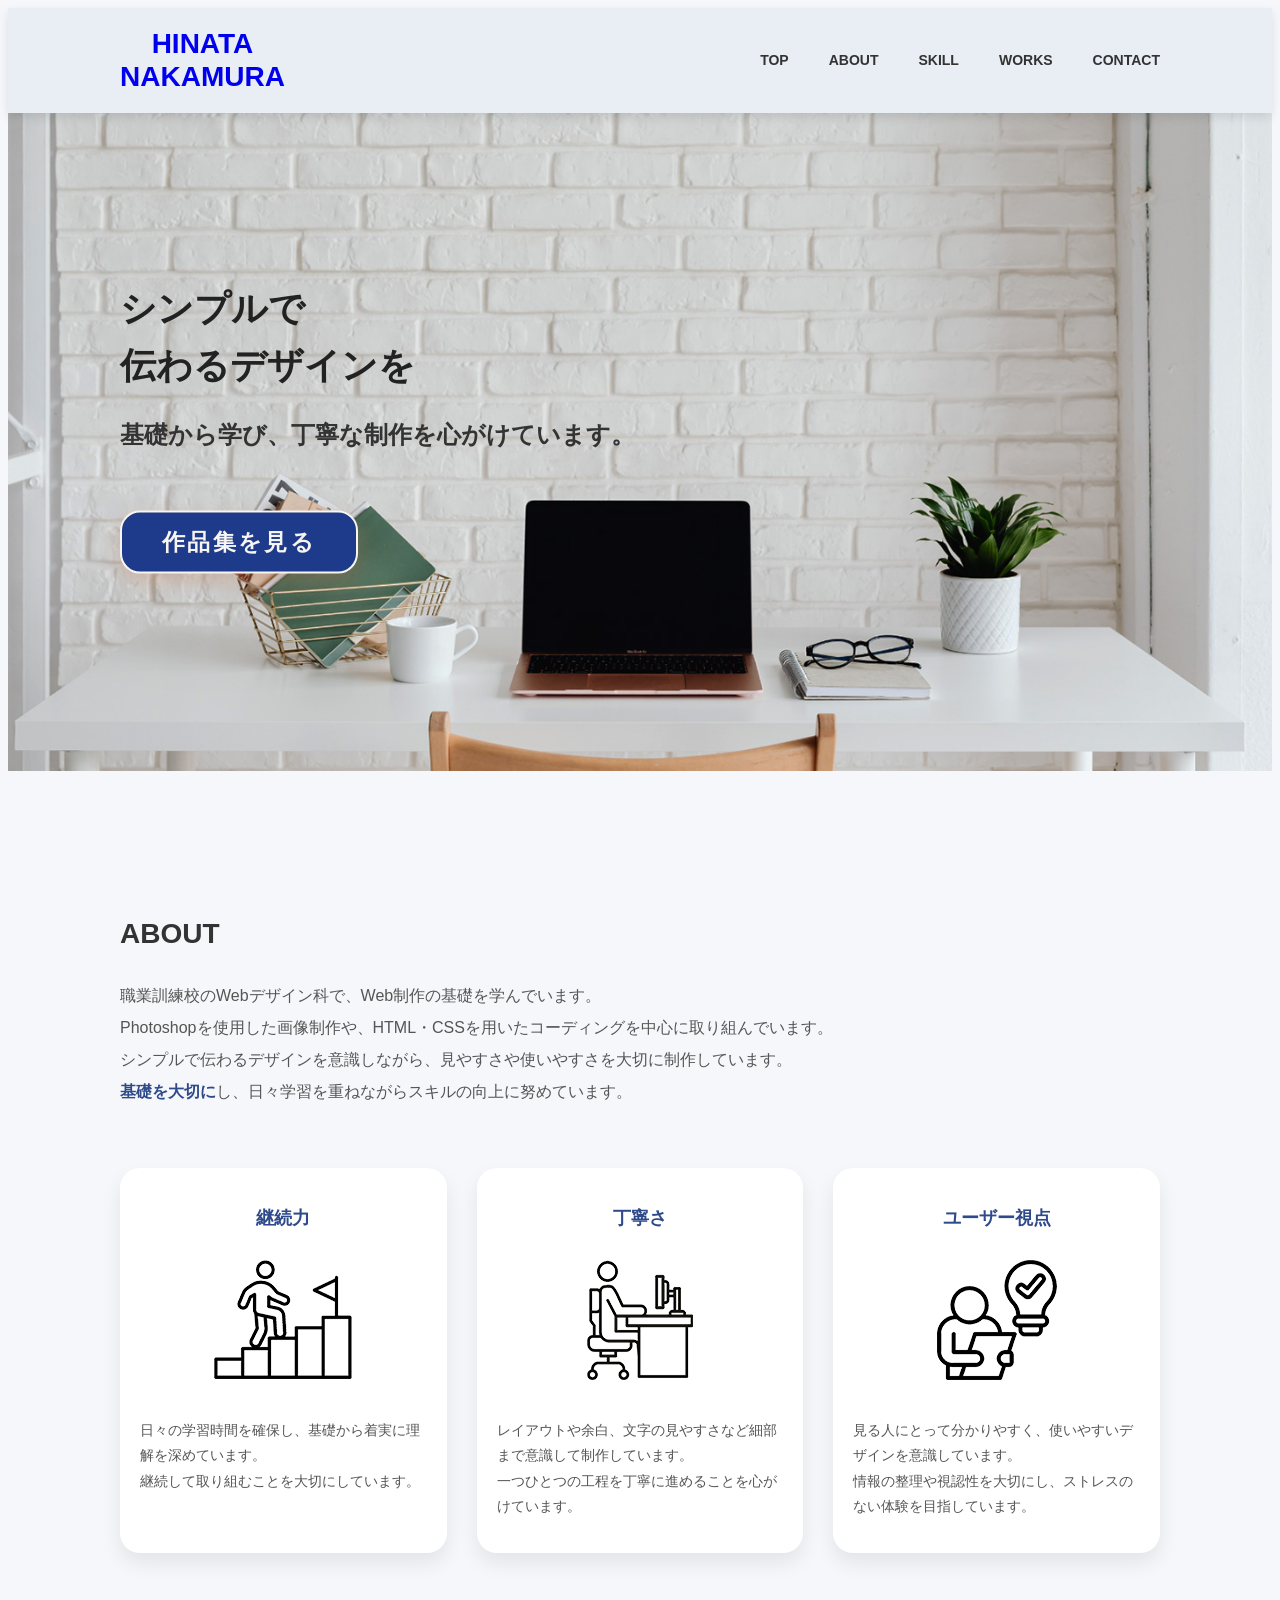
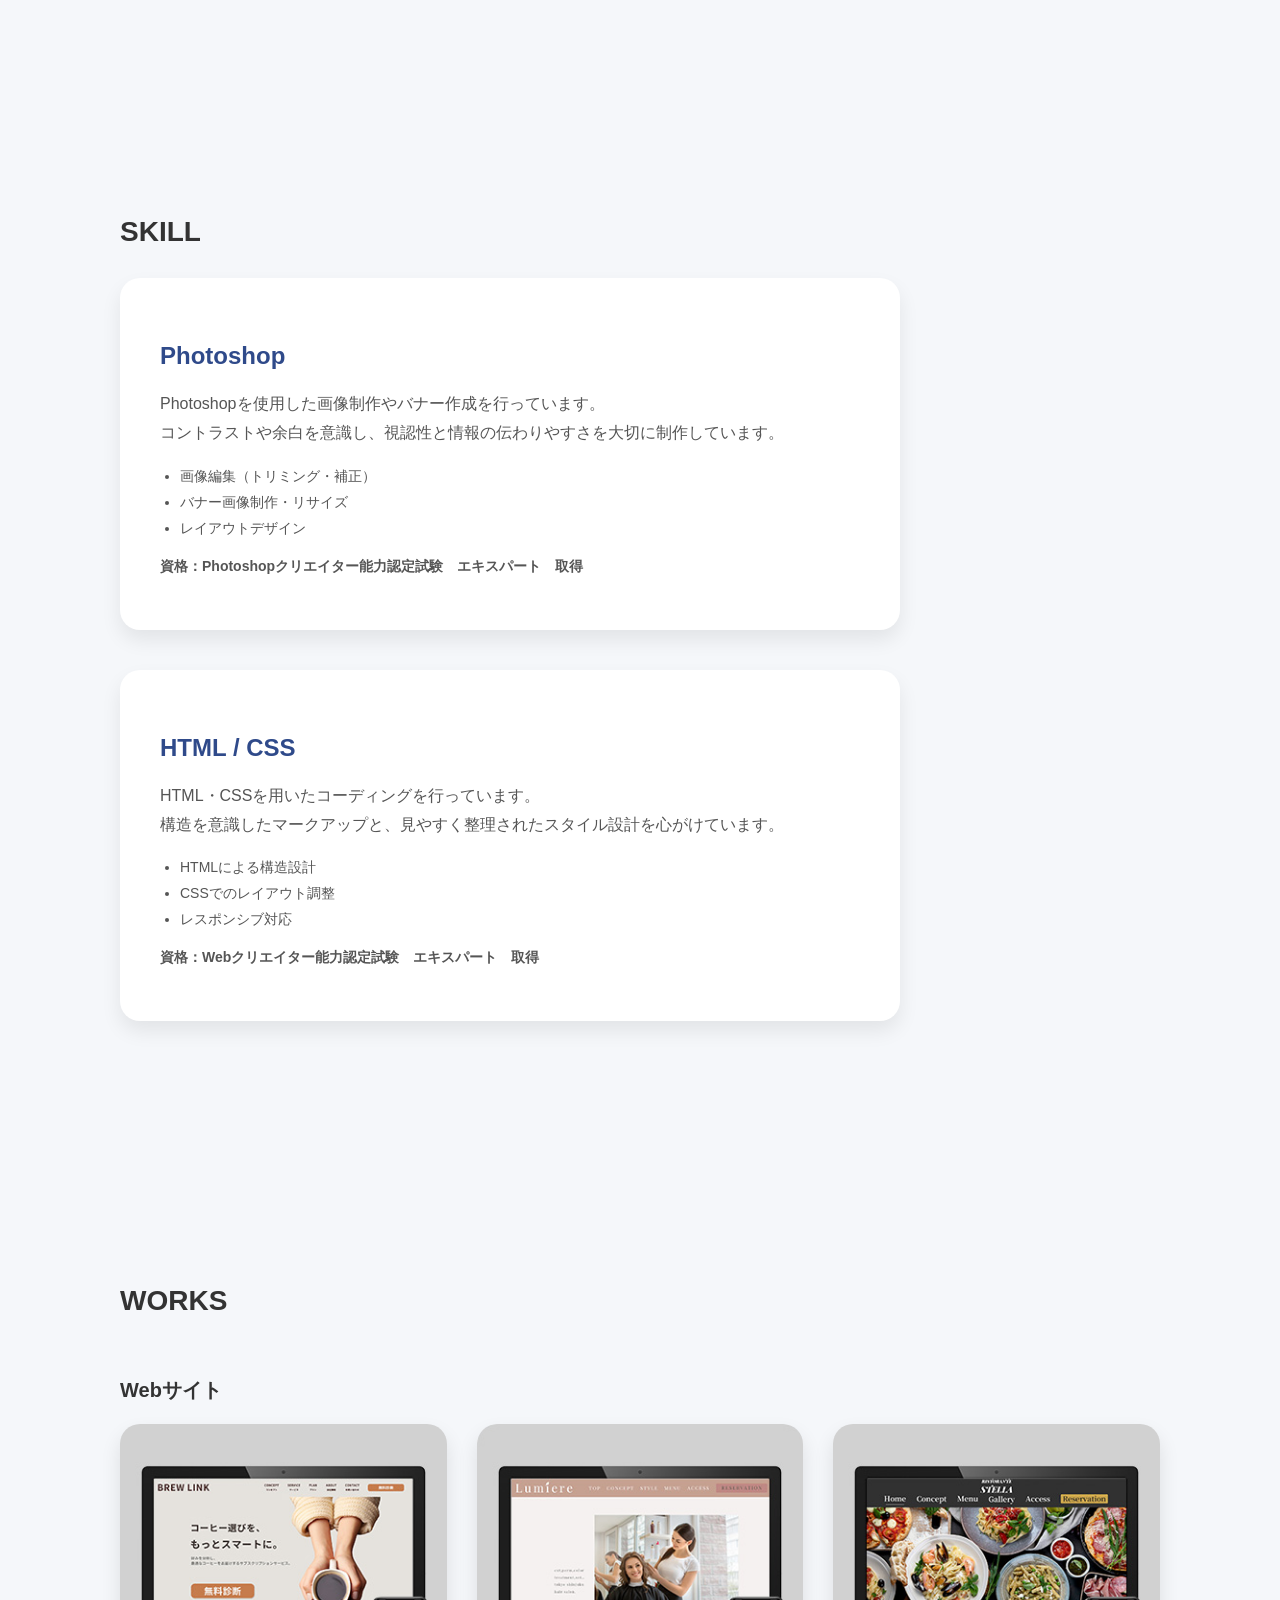
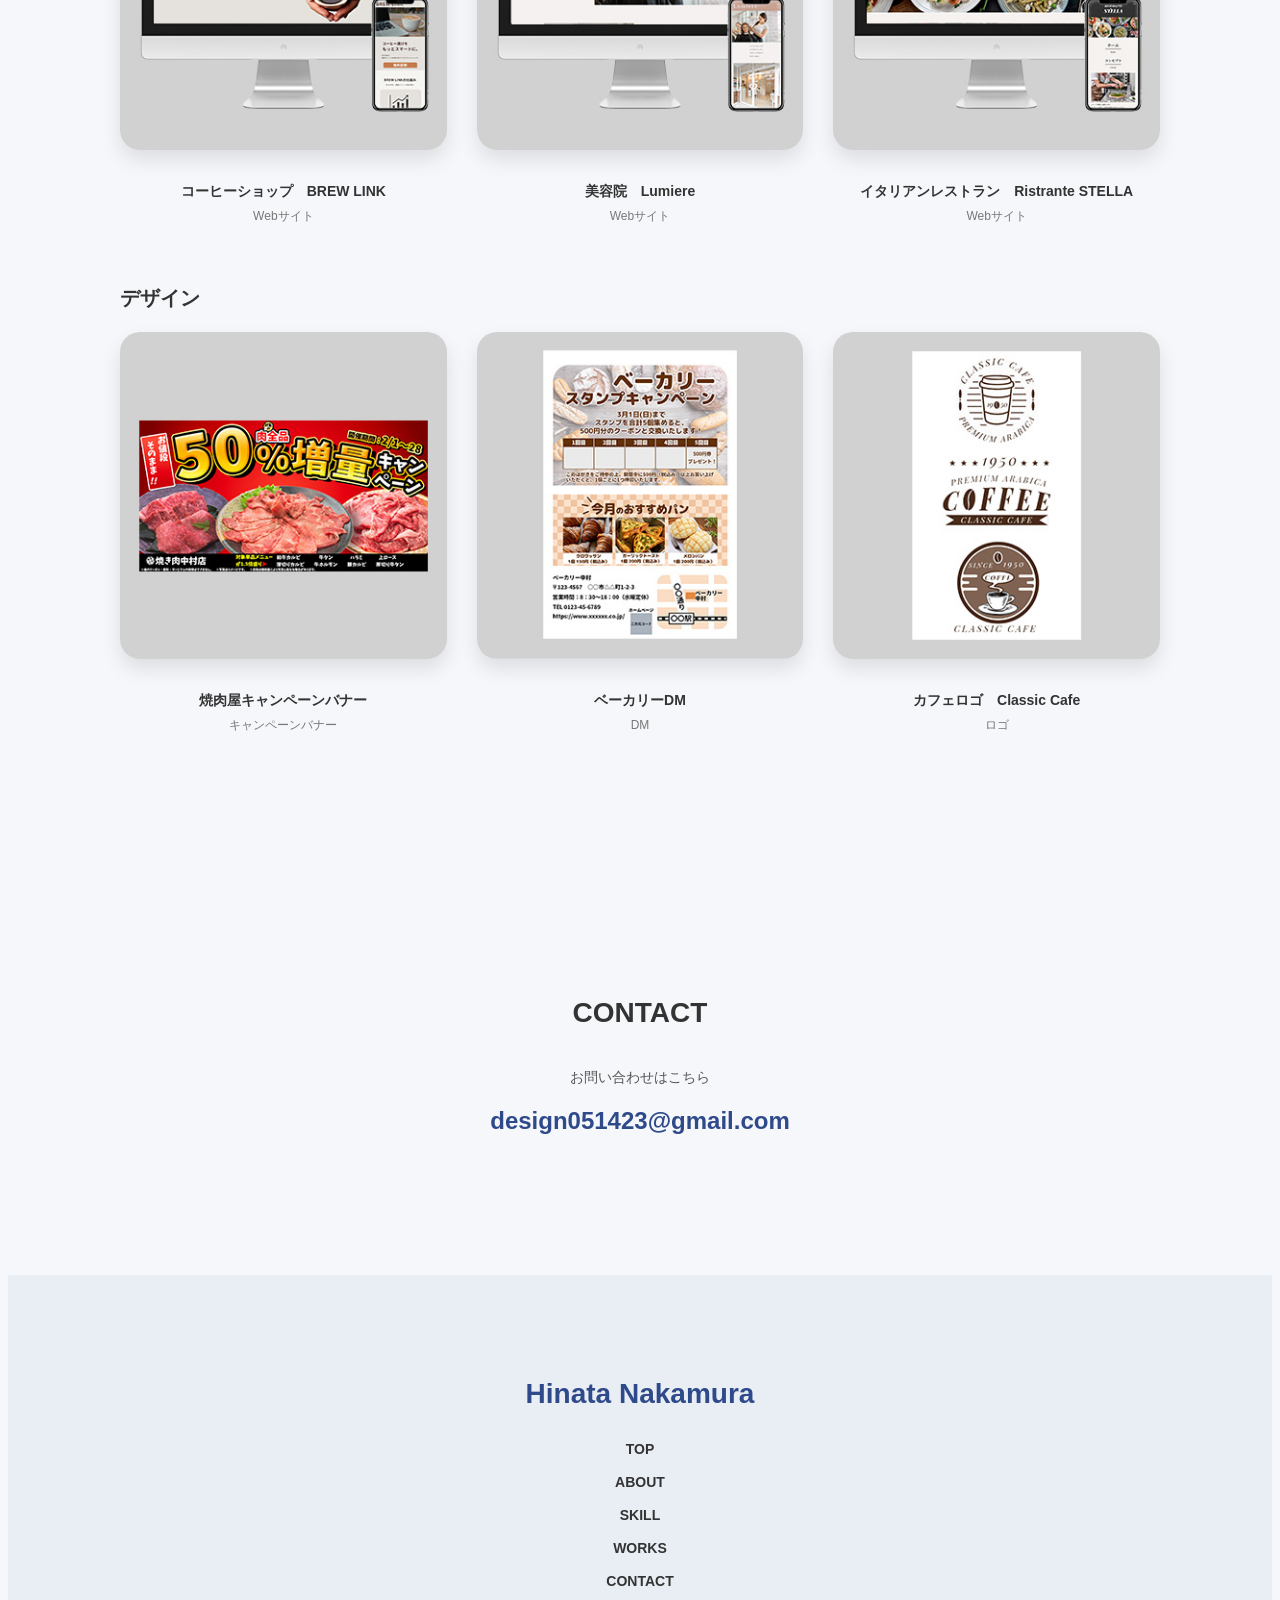
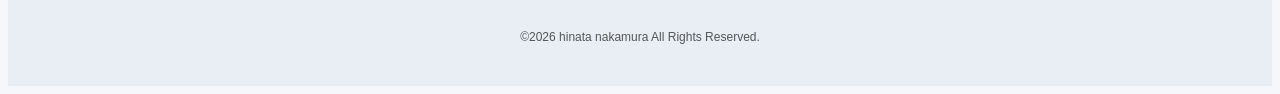
==== index.html @ 97568a02 "Add files via upload" ====
<!doctype html>
<html lang="ja">
<head>
	<meta charset="utf-8">
	<meta name="viewport" content="width=device-width, initial-scale=1.0">
	<title>TOP | HINATA portfolio site</title>
	<link rel="stylesheet" href="css/style.css">
	<link rel="stylesheet" href="css/index.css">
</head>

<body id="top">
	<header class="header">
  		<div class="inner header_inner">

    		<h1 class="logo">
      			<a href="index.html #top">HINATA<br>NAKAMURA</a>
   			</h1>
			
			<!-- ハンバーガー -->
    		<button class="hamburger" id="hamburger">
      			<span></span>
      			<span></span>
      			<span></span>
    		</button>
		
			<nav class="nav" id="nav">
      			<ul class="nav_list">
        			<li><a href="#top">TOP</a></li>
        			<li><a href="#about">ABOUT</a></li>
        			<li><a href="#skill">SKILL</a></li>
        			<li><a href="#works">WORKS</a></li>
        			<li><a href="#contact">CONTACT</a></li>
				</ul>
    		</nav>
		</div>
	</header>

	<section class="fv">
  		<div class="fv_img">
    		<img src="images/fv_top.jpg" alt="ワークデスク">
  		</div>

  		<div class="fv_content inner">
    		<h2 class="fv_title">
      			シンプルで<br>
      			伝わるデザインを
    		</h2>
			<p class="fv_sub">
				基礎から学び、丁寧な制作を心がけています。
			</p>
    		<a href="#works" class="btn fv_btn">作品集を見る</a>
  		</div>
	</section>

	<section class="about" id="about">
  		<div class="inner">

    		<h2 class="section_title">ABOUT</h2>

    		<div class="about_text">
      			<p>
        			職業訓練校のWebデザイン科で、Web制作の基礎を学んでいます。<br>
        			Photoshopを使用した画像制作や、HTML・CSSを用いたコーディングを中心に取り組んでいます。<br>
        			シンプルで伝わるデザインを意識しながら、見やすさや使いやすさを大切に制作しています。<br>
        			<span class="accent">基礎を大切に</span>し、日々学習を重ねながらスキルの向上に努めています。
      			</p>
    		</div>

    		<div class="about_cards">
      			<div class="about_card">
					<h3>継続力</h3>
        			<img src="images/logo01_top.png" alt="継続力">
       				 <p>
          				日々の学習時間を確保し、基礎から着実に理解を深めています。<br>
          				継続して取り組むことを大切にしています。
        			</p>
      			</div>

      			<div class="about_card">
					<h3>丁寧さ</h3>
        			<img src="images/logo02_top.png" alt="丁寧さ">
        			<p>
          				レイアウトや余白、文字の見やすさなど細部まで意識して制作しています。<br>
          				一つひとつの工程を丁寧に進めることを心がけています。
        			</p>
      			</div>

      			<div class="about_card">
					<h3>ユーザー視点</h3>
        			<img src="images/logo03_top.png" alt="ユーザー視点">
        			<p>
          				見る人にとって分かりやすく、使いやすいデザインを意識しています。<br>
          				情報の整理や視認性を大切にし、ストレスのない体験を目指しています。
        			</p>
      			</div>
    		</div>
  		</div>
	</section>
	
	<section class="skill" id="skill">
  		<div class="inner">

    		<h2 class="section_title">SKILL</h2>
    		<div class="skill_list">
      		<!-- Photoshop -->
      			<div class="skill_card">
       				<h3 class="skill_title">Photoshop</h3>
        			<p class="skill_text">
          				Photoshopを使用した画像制作やバナー作成を行っています。<br>
          				コントラストや余白を意識し、視認性と情報の伝わりやすさを大切に制作しています。
        			</p>
        			<ul class="skill_points">
          				<li>画像編集（トリミング・補正）</li>
          				<li>バナー画像制作・リサイズ</li>
          				<li>レイアウトデザイン</li>
        			</ul>
        			<p class="skill_license">
						資格：Photoshopクリエイター能力認定試験　エキスパート　取得
        			</p>
      			</div>

      			<!-- HTML / CSS -->
      			<div class="skill_card">
        			<h3 class="skill_title">HTML / CSS</h3>
        			<p class="skill_text">
          				HTML・CSSを用いたコーディングを行っています。<br>
          				構造を意識したマークアップと、見やすく整理されたスタイル設計を心がけています。
        			</p>
        			<ul class="skill_points">
          				<li>HTMLによる構造設計</li>
          				<li>CSSでのレイアウト調整</li>
          				<li>レスポンシブ対応</li>
        			</ul>
        			<p class="skill_license">
          				資格：Webクリエイター能力認定試験　エキスパート　取得
        			</p>
      			</div>
    		</div>
  		</div>
	</section>
	
	<section class="works" id="works">
  		<div class="inner">

    		<h2 class="section_title">WORKS</h2>

    		<!-- Webサイト -->
    		<h3 class="works_category">Webサイト</h3>

    		<div class="works_grid">

      			<a href="detail_brew_link.html" class="works_item">
        			<img src="images/works01_top.jpg" alt="BREW LINK">
        			<p class="works_name">コーヒーショップ　BREW LINK</p>
        			<span class="works_type">Webサイト</span>
     			 </a>

      			<a href="detail_lumiere.html" class="works_item">
        			<img src="images/works02_top.jpg" alt="Lumiere">
        			<p class="works_name">美容院　Lumiere</p>
        			<span class="works_type">Webサイト</span>
      			</a>

      			<a href="detail_stella.html" class="works_item">
        			<img src="images/works03_top.jpg" alt="STELLA">
        			<p class="works_name">イタリアンレストラン　Ristrante STELLA</p>
        			<span class="works_type">Webサイト</span>
      			</a>
			</div>
			<!-- デザイン -->
    		<h3 class="works_category">デザイン</h3>

    		<div class="works_grid">

 		   		<a href="detail_banner.html" class="works_item">
       				<img src="images/works04_top.jpg" alt="バナー">
        			<p class="works_name">焼肉屋キャンペーンバナー</p>
        			<span class="works_type">キャンペーンバナー</span>
      			</a>

      			<a href="detail_DM.html" class="works_item">
        			<img src="images/works05_top.jpg" alt="DM">
        			<p class="works_name">ベーカリーDM</p>
        			<span class="works_type">DM</span>
      			</a>

      			<a href="detail_logo.html" class="works_item">
        			<img src="images/works06_top.jpg" alt="ロゴ">
        			<p class="works_name">カフェロゴ　Classic Cafe</p>
        			<span class="works_type">ロゴ</span>
      			</a>
			</div>
		</div>
	</section>
	
	<section class="contact" id="contact">
 		<div class="inner">
    		<h2 class="section_title">CONTACT</h2>
    		<div class="contact_text">
      			<p class="contact_text">
        			お問い合わせはこちら
				</p>
        		<a href="mailto:design051423@gmail.com" class="contact_mail">
  					design051423<wbr>@gmail.com
				</a>
    		</div>
		</div>
	</section>
	
	<footer class="footer">
  		<div class="inner footer_inner">
			
    		<h2 class="footer_logo">
   				Hinata Nakamura
    		</h2>

    		<nav class="footer_nav">
      			<ul class="footer_list">
        			<li><a href="#top">TOP</a></li>
        			<li><a href="#about">ABOUT</a></li>
        			<li><a href="#skill">SKILL</a></li>
        			<li><a href="#works">WORKS</a></li>
        			<li><a href="#contact">CONTACT</a></li>
     			</ul>
    		</nav>

    		<p class="footer_copy">
      			©2026 hinata nakamura All Rights Reserved.
    		</p>
  		</div>
	</footer>
	
	<script>
		//ハンバーガー
  		const hamburger = document.getElementById('hamburger');
  		const nav = document.getElementById('nav');

  		hamburger.addEventListener('click', () => {
    		hamburger.classList.toggle('active');
    		nav.classList.toggle('active');
  		});
	</script>
</body>
</html>
---- css/style.css ----
@charset "utf-8";
/* ヘッダー */
.header {
	background-color: #e9eef5;
	position: sticky;
	top: 0;
	z-index: 1000;
  	box-shadow: 0 4px 10px rgba(0,0,0,0.1);
}

/* 中身の横並び */
.header_inner {
	display: flex;
  	justify-content: space-between;
  	align-items: center;
}

/* ロゴ */
.logo {
 	font-size: 28px;
	font-weight: bold;
	color: #1e3a8a;
	line-height: 1.2;
	text-align: center;
}

.logo a {
	text-decoration: none;
}

/* ナビ */
.nav_list {
  	display: flex;
  	gap: 40px;
}

/* リストの装飾リセット */
.nav_list li {
  	list-style: none;
}

/* リンク */
.nav_list a {
  	text-decoration: none;
  	color: #333;
  	font-weight: 600;
  	font-size: 14px;
}

/* ホバー */
.nav_list a:hover {
  	opacity: 0.7;
  	border-bottom: 2px solid #333;
}

/* ハンバーガー */
.hamburger {
  	display: none;
  	width: 30px;
  	height: 22px;
  	position: relative;
  	background: none;
  	border: none;
  	cursor: pointer;
}

.hamburger span {
  	position: absolute;
  	width: 100%;
  	height: 2px;
  	background: #333;
  	left: 0;
  	transition: 0.3s;
}

.hamburger span:nth-child(1) { top: 0; }
.hamburger span:nth-child(2) { top: 10px; }
.hamburger span:nth-child(3) { bottom: 0; }

/* 開いたとき×にする */
.hamburger.active span:nth-child(1) {
  transform: rotate(45deg);
  top: 10px;
}
.hamburger.active span:nth-child(2) {
  opacity: 0;
}
.hamburger.active span:nth-child(3) {
  transform: rotate(-45deg);
  bottom: 10px;
}
.hamburger.active span {
	z-index: 1;
}

/* ヘッダーここまで */

/* 基本設定 */
.inner {
    width: 100%;
    max-width: 1080px;
    margin: 0 auto;
	padding: 0 20px;
    box-sizing: border-box; 
}

body {
    background-color: #f5f7fa;
    font-family: "Noto Sans JP", sans-serif;
}

/* フッター */

.footer {
	background-color: #e9eef5;
	padding: 80px 20px 30px;
}

.footer_inner {
  	max-width: 1100px;
  	margin: 0 auto;
  	text-align: center;
}

/* ロゴ */
.footer_logo {
 	font-size: 28px;
  	font-weight: bold;
  	color: #2f4a8a;
  	margin-bottom: 30px;
}

/* ナビ */
.footer_list {
  	list-style: none;
  	padding: 0;
  	margin: 0 0 40px;
  	display: flex;
  	flex-direction: column;
  	gap: 15px;
}

/* リンク */
.footer_list a {
  	text-decoration: none;
  	color: #333;
  	font-weight: 600;
  	font-size: 14px;
}

/* ホバー */
.footer_list a:hover {
  	opacity: 0.7;
}

/* コピーライト */
.footer_copy {
  	font-size: 12px;
  	color: #555;
}

/* フッターここまで */

/* 768px以下レスポンシブ対応 */
@media screen and (max-width: 768px) {

  	.hamburger {
    	display: block;
  	}

  	.nav {
    	position: fixed;
    	top: 0;
    	right: -100%;
    	width: 70%;
    	height: 100vh;
    	background: #cfd3da;
    	transition: 0.3s;
    	padding-top: 100px;
  	}

  	.nav.active {
   		right: 0;
  	}

  	.nav_list {
    	flex-direction: column;
    	gap: 20px;
    	align-items: center;
  	}
}

/* 768pxここまで */

/* 375px以下レスポンシブ対応 */
@media screen and (max-width: 375px) {

  	.header_inner {
    	padding: 15px;
  	}

  	.logo {
    	font-size: 22px;
  	}

  	.nav {
    	width: 80%;
  	}

  	.nav_list a {
    	font-size: 12px;
  	}
	
	 .footer_logo {
    	font-size: 22px;
  	}

  	.footer_list a {
    	font-size: 15px;
  	}
}

/* 375pxここまで */
---- css/index.css ----
@charset "utf-8";

/* fv */
.fv {
    position: relative;
    max-height: 750px;
    overflow: hidden;
}

/* 画像 */
.fv_img {
    max-height: 100%;
}

.fv_img img {
    width: 100%;
    max-height: 100%;
    object-fit: cover;
}

/* テキスト */
.fv_content {
    position: absolute;
    top: 50%;
  	left: 50%;
  	transform: translate(-50%, -60%);
    color: #f7f5f2;
    z-index: 2;
}

.fv_content a {
	text-decoration: none;
	color: #f7f5f2;
}
/* タイトル */
.fv_title {
    font-size: clamp(24px, 3vw, 36px);
    line-height: 1.6;
    font-weight: bold;
    margin-bottom: 20px;
	color: #222;
}

.fv_sub {
  	font-size: clamp(14px, 2vw, 24px);
	font-weight: 600;
	margin-bottom: 60px;
	color: #333;
}

/*ボタン*/
.fv_btn {
	display: inline-block;
	background-color: #1e3a8a;
   	font-size: clamp(14px, 1.8vw, 26px);
    font-weight: bold;
	letter-spacing: 0.1em;
    padding: 14px 40px;
    box-shadow: 0 8px 20px rgba(198,124,78,0.3);
    transition: 0.3s;
    border: 2px solid #f7f5f2;
    border-radius: 20px;
}

.fv_btn:hover {
	opacity: 0.8;
}
/*fvここまで*/

/* about */
.about {
  	padding: 120px 20px;
}

/* タイトル */
.section_title {
  	font-size: 28px;
  	font-weight: bold;
  	margin-bottom: 30px;
  	color: #333;
}

/* テキスト */
.about_text {
  max-width: 800px;
  margin-bottom: 60px;
  line-height: 2;
  color: #555;
}

.accent {
  color: #2f4a8a;
  font-weight: bold;
}

/* カード */
.about_cards {
  display: flex;
  gap: 30px;
}

/* 各カード */
.about_card {
  	background: #fff;
  	border-radius: 20px;
  	padding: 20px;
  	flex: 1;
	text-align: center;
  	box-shadow: 0 10px 20px rgba(0,0,0,0.08);
}

/* アイコン */
.about_card img {
  	height: 120px;
  	margin-bottom: 20px;
}

/* 見出し */
.about_card h3 {
  	font-size: 18px;
  	margin-bottom: 30px;
  	color: #2f4a8a;
}

/* テキスト */
.about_card p {
  	font-size: 14px;
  	line-height: 1.8;
  	color: #555;
	text-align: left;
}

/* aboutここまで */

/* skill */

.skill {
  	padding: 120px 20px;
}

/* リスト */
.skill_list {
  	display: flex;
  	flex-direction: column;
  	gap: 40px;
}

/* カード */
.skill_card {
  	background: #fff;
  	border-radius: 20px;
  	padding: 40px;
  	box-shadow: 0 10px 20px rgba(0,0,0,0.08);
	max-width: 700px;
}

/* タイトル */
.skill_title {
  	font-size: 24px;
  	color: #2f4a8a;
  	margin-bottom: 20px;
}

/* テキスト */
.skill_text {
  	font-size: 16px;
  	line-height: 1.8;
  	margin-bottom: 20px;
  	color: #555;
}

/* リスト */
.skill_points {
  	margin-bottom: 20px;
  	padding-left: 20px;
}

.skill_points li {
  	margin-bottom: 8px;
  	font-size: 14px;
	color: #555;
}

/* 資格 */
.skill_license {
  	font-size: 14px;
  	font-weight: bold;
  	color: #555;
}

/* skillここまで */

/* works */
.works {
  padding: 120px 20px;
  background-color: #f5f7fa;
}

/* カテゴリ */
.works_category {
  font-size: 20px;
  margin: 60px 0 20px;
  color: #333;
}

/* グリッド */
.works_grid {
  display: grid;
  grid-template-columns: repeat(3, 1fr);
  gap: 30px;
}

/* カード */
.works_item {
  text-align: center;
}

.works_grid a {
	text-decoration: none;
}

/* 画像 */
.works_item img {
  width: 100%;
  border-radius: 20px;
  box-shadow: 0 10px 20px rgba(0,0,0,0.1);
  margin-bottom: 15px;
  transition: 0.3s;
}

/* ホバー */
.works_item:hover img {
  transform: translateY(-5px);
}

/* タイトル */
.works_name {
  font-size: 14px;
  font-weight: bold;
  margin-bottom: 5px;
  color: #333;
}

/* 種別 */
.works_type {
  font-size: 12px;
  color: #777;
}

/* worksここまで */

/* contact */
.contact {
  	padding: 120px 20px;
  	text-align: center;
}

/* タイトル */
.contact .section_title {
  	margin-bottom: 40px;
}

/* テキスト */
.contact_text {
  	font-size: 14px;
  	color: #555;
  	margin-bottom: 20px;
}

/* メール */
.contact_mail {
  	font-size: 24px;
  	font-weight: bold;
  	color: #2f4a8a;
  	text-decoration: none;
  	transition: 0.3s;
}

/* ホバー */
.contact_mail:hover {
  	opacity: 0.7;
}

/* contactここまで */

/* 768px以下レスポンシブ対応 */

@media screen and (max-width: 768px) {
	
	/* fv */
	.fv_title {
    	line-height: 1.4;
    	margin-bottom: 15px;
  	}

  	.fv_sub {
    	margin-bottom: 30px;
  	}

  	.fv_btn {
    	padding: 12px 30px;
  	}
	
	/* about */
	.about {
		padding: 80px 20px;
	}
	
  	/* テキスト */
  	.about_text {
    	font-size: 14px;
    	line-height: 1.8;
  	}

  	/* カード全体 */
  	.about_cards {
    	display: flex;
    	flex-direction: column;
    	gap: 30px;
		align-items: center;
  	}

  	/* 各カード */
  	.about_card {
    	padding: 25px 20px;
		max-width: 300px;
  	}

  	/* アイコン */
  	.about_card img {
    	height: 100px;
  	}

  	/* タイトル */
  	.about_card h3 {
    	font-size: 16px;
  	}

  	/* 本文 */
  	.about_card p {
    	font-size: 12px;
  	}
	
	/* skill */
	.skill {
		padding: 80px 20px;
	}
	
	.skill_card {
    	padding: 25px 20px;
  	}

  	.skill_title {
    	font-size: 18px;
    	margin-bottom: 15px;
  	}

  	.skill_text {
    	font-size: 13px;
    	line-height: 1.8;
    	margin-bottom: 15px;
  	}

  	.skill_points li {
    	font-size: 12px;
    	margin-bottom: 6px;
  	}

  	.skill_license {
    	font-size: 12px;
    	line-height: 1.6;
  	
	}
	
	/* works */
	.works {
		padding: 80px 20px;
	}
	
	.works_grid {
  		grid-template-columns: 1fr;
		max-width: 300px;
		margin: 0 auto;
	}
	
	/* 画像 */
	.works_item img {
  		margin-bottom: 10px;
	}

	.works_item {
		margin-bottom: 30px;
	}

	/* タイトル */
	.works_name {
  		font-size: 13px;
	}

	/* 種別 */
	.works_type {
  		color: #777;
	}
	
	/* contact */
	.contact {
		padding: 80px 20px;
	}
	
	/* タイトル */
	.contact .section_title {
  		margin-bottom: 30px;
	}

	/* テキスト */
	.contact_text {
  		font-size: 12px;
	}

	/* メール */
	.contact_mail {
  		font-size: 20px;
	}
}

/* 768pxここまで */


/* 375px以下レスポンシブ対応 */

@media screen and (max-width: 375px) {
	
	/* fv */
	.fv_title {
    	font-size: 18px;
		margin-bottom: 10px;
		line-height: 1.1;
  	}

  	.fv_sub {
    	font-size: 12px;
   		margin-bottom: 15px;
  	}

  	.fv_btn {
    	font-size: 12px;
    	padding: 8px 22px;
  	}
	
	/* about */
	.about {
		padding: 60px 20px;
	}
	
	/* テキスト */
  	.about_text {
    	font-size: 12px;
    	line-height: 1.7;
  	}
	
	/* アイコン */
  	.about_card img {
    	height: 80px;
  	}

  	/* タイトル */
  	.about_card h3 {
    	font-size: 14px;
  	}

	
	/* skill */
	.skill {
		padding: 60px 20px;
	}
	
	/* works */
	.works {
		padding: 60px 20px;
	}
	
	/* contact */
	.contact {
		padding: 60px 20px;
	}

	/* テキスト */
	.contact_text {
		margin-bottom: 15px;
	}

	/* メール */
	.contact_mail {
  		font-size: 18px;
	}
}

/* 375pxここまで */
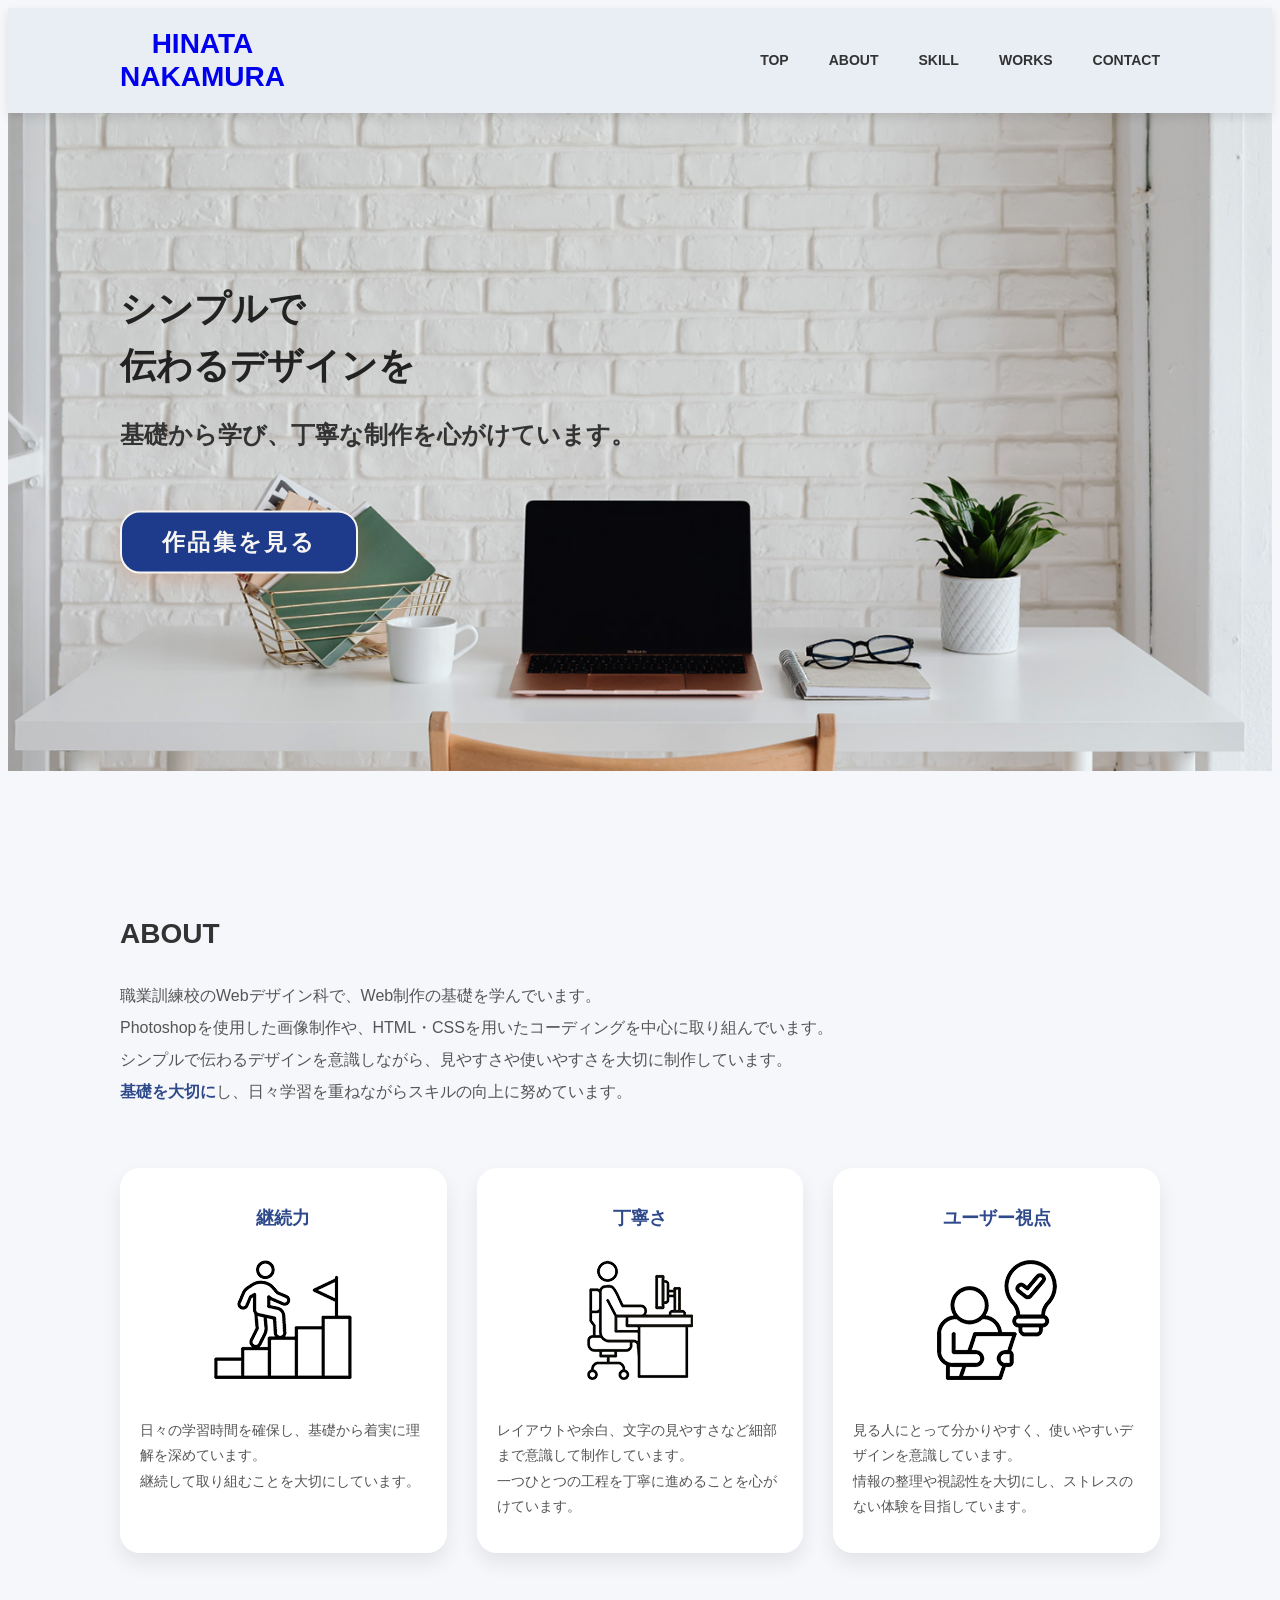
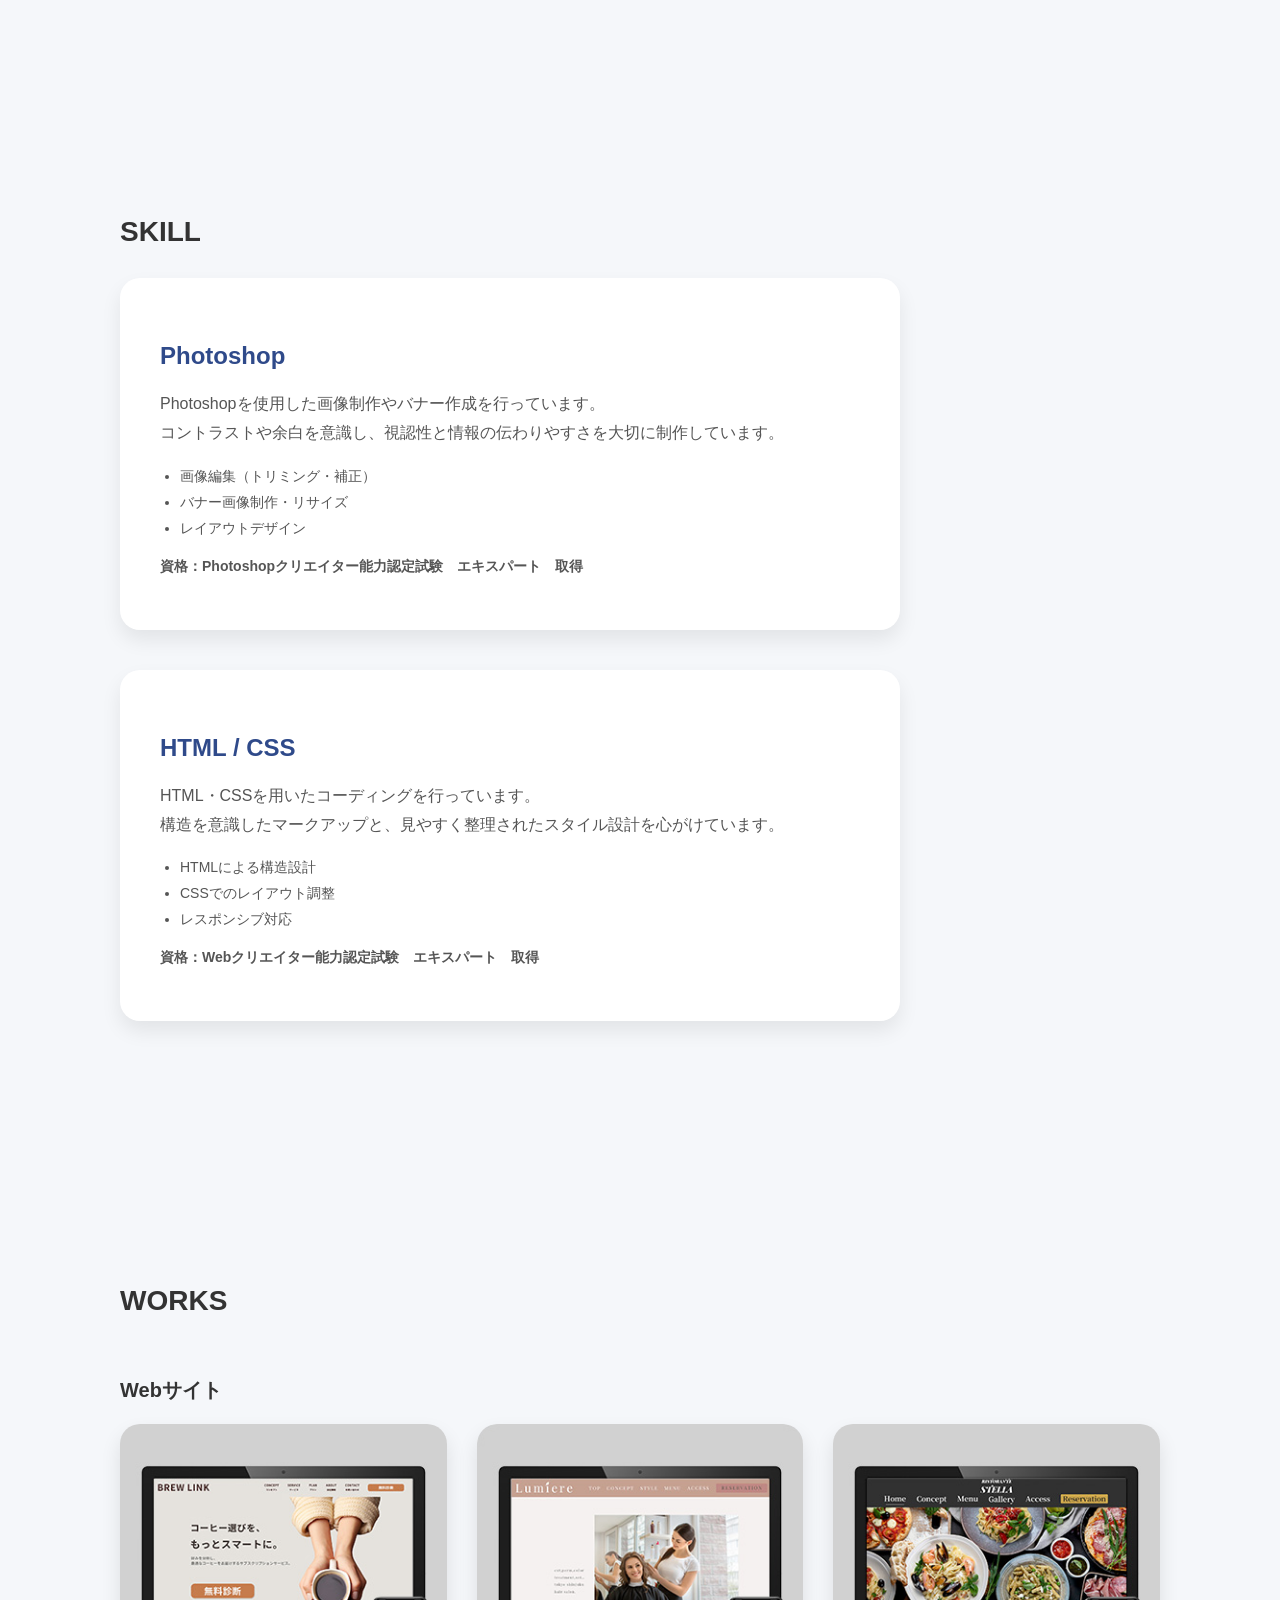
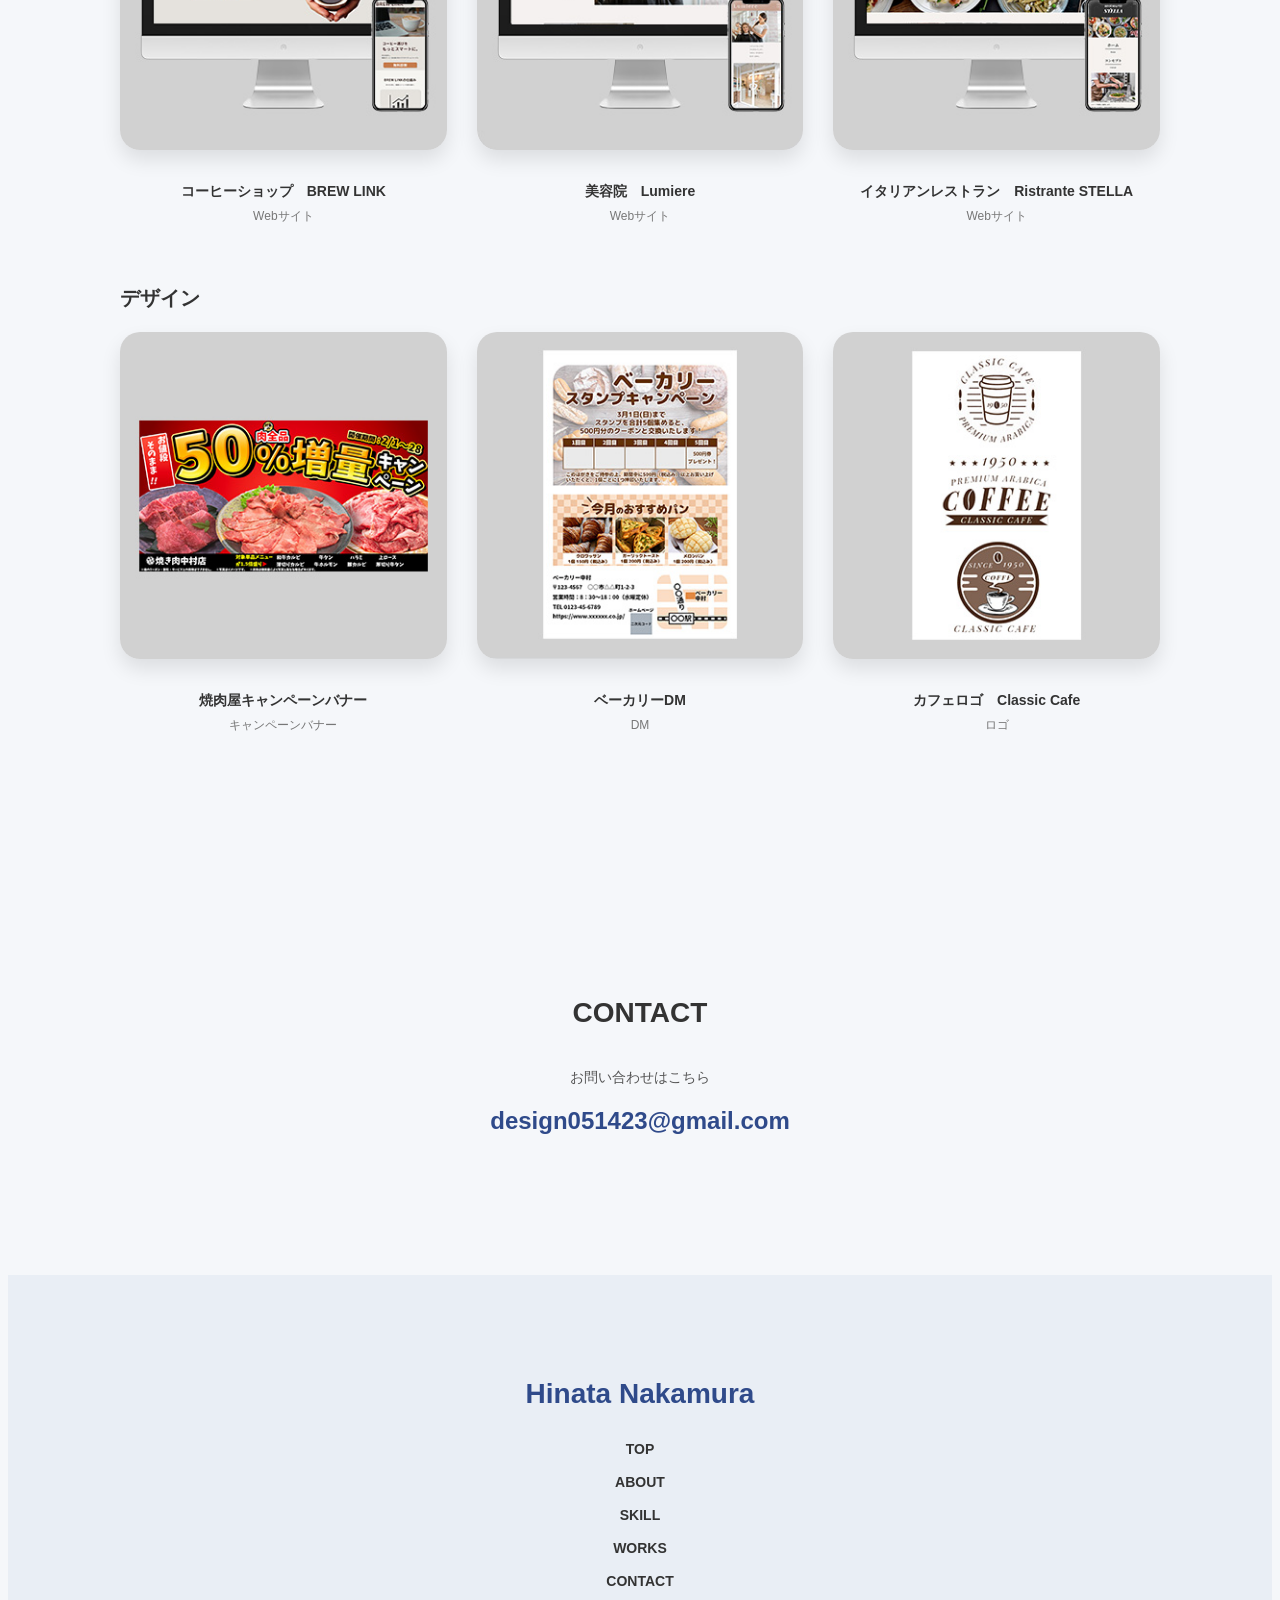
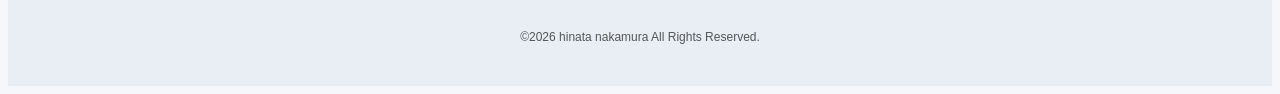
==== commit 1767b05b: "Add files via upload" ====
--- a/index.html
+++ b/index.html
@@ -9,11 +9,15 @@
 </head>
 
 <body id="top">
+	<div id="loading">
+		<p>Loading...</p>
+		<div id="loading-screen"></div>
+	</div>
 	<header class="header">
   		<div class="inner header_inner">
 
     		<h1 class="logo">
-      			<a href="index.html #top">HINATA<br>NAKAMURA</a>
+      			<a href="#top">HINATA<br>NAKAMURA</a>
    			</h1>
 			
 			<!-- ハンバーガー -->
@@ -67,7 +71,7 @@
     		</div>
 
     		<div class="about_cards">
-      			<div class="about_card">
+      			<div class="about_card fadein">
 					<h3>継続力</h3>
         			<img src="images/logo01_top.png" alt="継続力">
        				 <p>
@@ -76,7 +80,7 @@
         			</p>
       			</div>
 
-      			<div class="about_card">
+      			<div class="about_card fadein">
 					<h3>丁寧さ</h3>
         			<img src="images/logo02_top.png" alt="丁寧さ">
         			<p>
@@ -85,7 +89,7 @@
         			</p>
       			</div>
 
-      			<div class="about_card">
+      			<div class="about_card fadein">
 					<h3>ユーザー視点</h3>
         			<img src="images/logo03_top.png" alt="ユーザー視点">
         			<p>
@@ -103,7 +107,7 @@
     		<h2 class="section_title">SKILL</h2>
     		<div class="skill_list">
       		<!-- Photoshop -->
-      			<div class="skill_card">
+      			<div class="skill_card fadein">
        				<h3 class="skill_title">Photoshop</h3>
         			<p class="skill_text">
           				Photoshopを使用した画像制作やバナー作成を行っています。<br>
@@ -120,7 +124,7 @@
       			</div>
 
       			<!-- HTML / CSS -->
-      			<div class="skill_card">
+      			<div class="skill_card fadein">
         			<h3 class="skill_title">HTML / CSS</h3>
         			<p class="skill_text">
           				HTML・CSSを用いたコーディングを行っています。<br>
@@ -149,19 +153,19 @@
 
     		<div class="works_grid">
 
-      			<a href="detail_brew_link.html" class="works_item">
+      			<a href="detail_brew_link.html" class="works_item fadein">
         			<img src="images/works01_top.jpg" alt="BREW LINK">
         			<p class="works_name">コーヒーショップ　BREW LINK</p>
         			<span class="works_type">Webサイト</span>
      			 </a>
 
-      			<a href="detail_lumiere.html" class="works_item">
+      			<a href="detail_lumiere.html" class="works_item fadein">
         			<img src="images/works02_top.jpg" alt="Lumiere">
         			<p class="works_name">美容院　Lumiere</p>
         			<span class="works_type">Webサイト</span>
       			</a>
 
-      			<a href="detail_stella.html" class="works_item">
+      			<a href="detail_stella.html" class="works_item fadein">
         			<img src="images/works03_top.jpg" alt="STELLA">
         			<p class="works_name">イタリアンレストラン　Ristrante STELLA</p>
         			<span class="works_type">Webサイト</span>
@@ -172,19 +176,19 @@
 
     		<div class="works_grid">
 
- 		   		<a href="detail_banner.html" class="works_item">
+ 		   		<a href="detail_banner.html" class="works_item fadein">
        				<img src="images/works04_top.jpg" alt="バナー">
         			<p class="works_name">焼肉屋キャンペーンバナー</p>
         			<span class="works_type">キャンペーンバナー</span>
       			</a>
 
-      			<a href="detail_DM.html" class="works_item">
+      			<a href="detail_dm.html" class="works_item fadein">
         			<img src="images/works05_top.jpg" alt="DM">
         			<p class="works_name">ベーカリーDM</p>
         			<span class="works_type">DM</span>
       			</a>
 
-      			<a href="detail_logo.html" class="works_item">
+      			<a href="detail_logo.html" class="works_item fadein">
         			<img src="images/works06_top.jpg" alt="ロゴ">
         			<p class="works_name">カフェロゴ　Classic Cafe</p>
         			<span class="works_type">ロゴ</span>
@@ -201,7 +205,7 @@
         			お問い合わせはこちら
 				</p>
         		<a href="mailto:design051423@gmail.com" class="contact_mail">
-  					design051423<wbr>@gmail.com
+  					&#100;&#101;&#115;&#105;&#103;&#110;&#48;&#53;&#49;&#52;&#50;&#51;<wbr>&commat;&#103;&#109;&#97;&#105;&#108;&period;&#99;&#111;&#109;
 				</a>
     		</div>
 		</div>
@@ -230,15 +234,11 @@
   		</div>
 	</footer>
 	
-	<script>
-		//ハンバーガー
-  		const hamburger = document.getElementById('hamburger');
-  		const nav = document.getElementById('nav');
-
-  		hamburger.addEventListener('click', () => {
-    		hamburger.classList.toggle('active');
-    		nav.classList.toggle('active');
-  		});
-	</script>
+	<button id="page-top" aria-label="ページトップへ戻る">
+  	↑
+	</button>
+
+	<script src="js/script.js"></script>
+	<script src="js/index.js"></script>
 </body>
 </html>
--- a/css/style.css
+++ b/css/style.css
@@ -26,6 +26,14 @@
 
 .logo a {
 	text-decoration: none;
+}
+
+.logo a:hover {
+	opacity: 0.8;
+}
+
+.logo a:visited {
+	color: inherit; 
 }
 
 /* ナビ */
@@ -161,6 +169,40 @@
 
 /* フッターここまで */
 
+/* TOPへ戻るボタン */
+#page-top {
+  position: fixed;
+  right: 30px;
+  bottom: 30px;
+  width: 50px;
+  height: 50px;
+  background-color: #2f4a8a; 
+  color: #fff;
+  border: none;
+  border-radius: 50%;
+  font-size: 20px;
+  cursor: pointer;
+  opacity: 0;
+  visibility: hidden;
+  transition: all 0.3s ease;
+  box-shadow: 0 4px 10px rgba(0,0,0,0.15);
+  z-index: 100;
+}
+
+/* 表示時 */
+#page-top.show {
+  opacity: 1;
+  visibility: visible;
+}
+
+/* ホバー */
+#page-top:hover {
+  transform: translateY(-4px);
+  opacity: 0.8;
+}
+
+/*TOPへ戻るボタンここまで*/
+
 /* 768px以下レスポンシブ対応 */
 @media screen and (max-width: 768px) {
 
--- a/css/index.css
+++ b/css/index.css
@@ -1,4 +1,28 @@
 @charset "utf-8";
+
+/* ローディング画面 */
+#loading {
+	background-color: #eef1f6;
+	position: fixed;
+	inset: 0;
+	z-index: 9999;
+	display: grid;
+	place-items: center;
+}
+
+#loading-screen {
+	background-color: #5a73d8;
+	position: fixed;
+	inset: 0;
+	z-index: 9998;
+	translate: 0 100vh;
+}
+
+#loading p {
+	font-size: 2rem;
+	font-weight: bold;
+	color: #444;
+}
 
 /* fv */
 .fv {
@@ -32,6 +56,7 @@
 	text-decoration: none;
 	color: #f7f5f2;
 }
+
 /* タイトル */
 .fv_title {
     font-size: clamp(24px, 3vw, 36px);
@@ -283,6 +308,13 @@
 
 /* contactここまで */
 
+
+/* fadein */
+.fadein {
+	opacity: 0;
+}
+/* fadeinここまで */
+
 /* 768px以下レスポンシブ対応 */
 
 @media screen and (max-width: 768px) {
